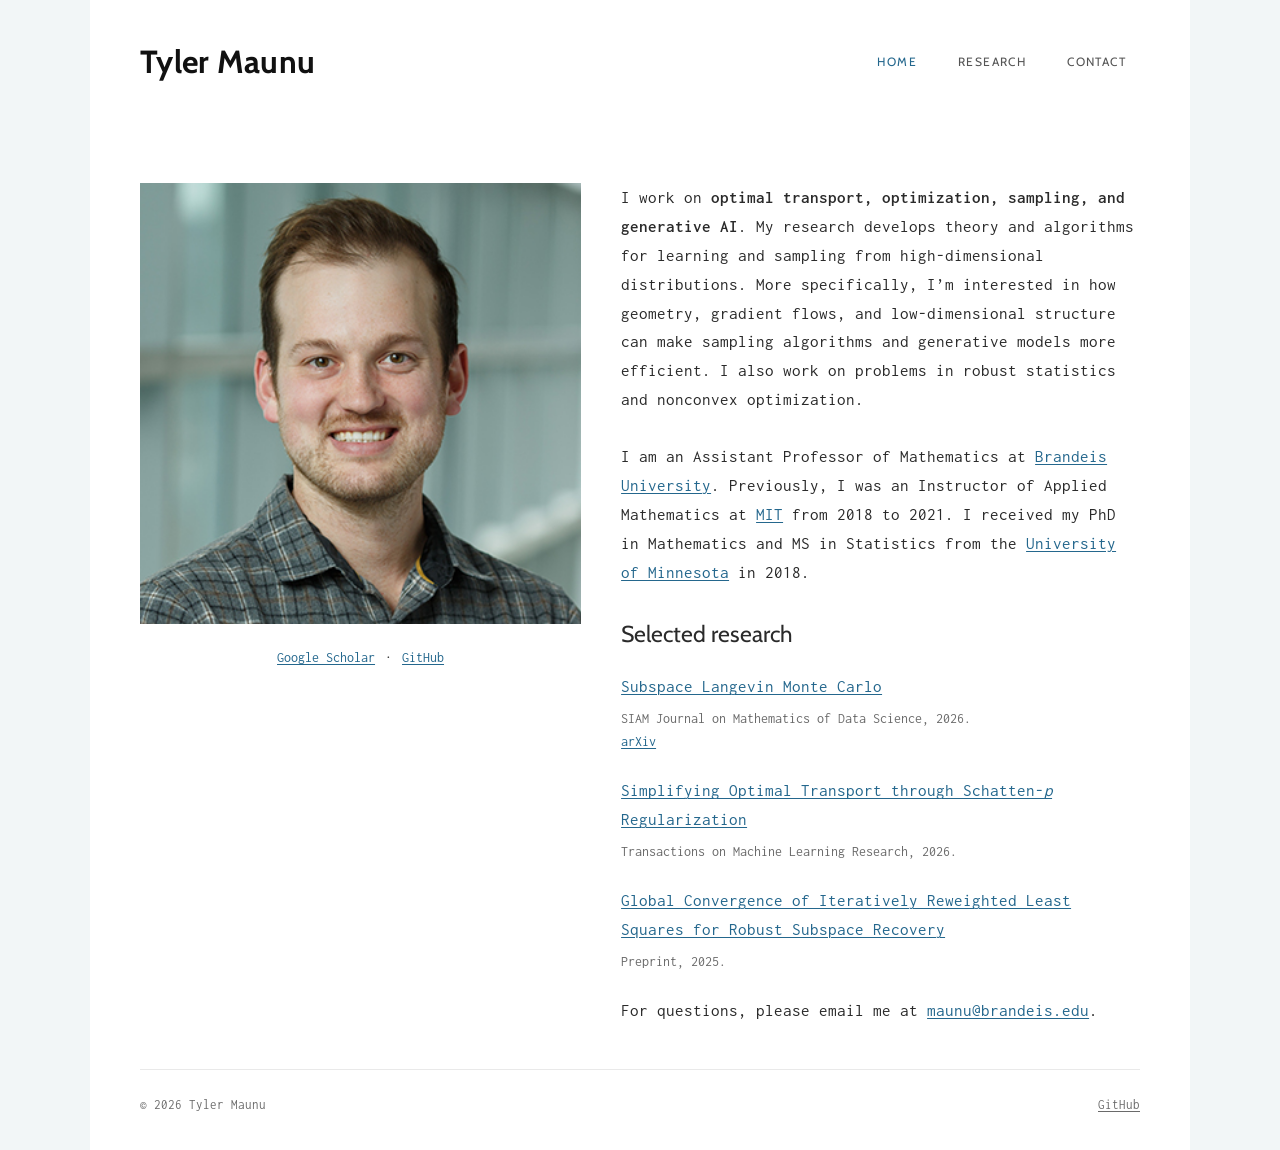
==== index.html @ 24f4c53f "Update research homepage" ====
<!doctype html>
<html lang="en">
<head>
  <meta charset="utf-8">
  <meta name="viewport" content="width=device-width, initial-scale=1">
  <title>Tyler Maunu — Optimization, Sampling &amp; Generative Modeling</title>
  <meta name="description" content="Tyler Maunu works on optimal transport, optimization, sampling, and generative AI.">
  <meta name="theme-color" content="#f2f6f7">
  <link rel="stylesheet" href="styles.css?v=3">
</head>
<body>
  <a class="skip-link" href="#main">Skip to content</a>
  <div class="site-shell">
    <header class="site-header wrap">
      <nav class="nav" aria-label="Main navigation">
        <h1 class="site-title"><a class="brand" href="index.html">Tyler Maunu</a></h1>
        <ul class="nav-links">
          <li><a href="index.html" aria-current="page">Home</a></li>
          <li><a href="publications.html">Research</a></li>
          <li><a href="#contact">Contact</a></li>
        </ul>
      </nav>
    </header>

    <main id="main" class="wrap home-content">
      <div class="home-layout">
        <figure class="portrait">
          <img src="assets/tyler-maunu.jpg" alt="Tyler Maunu" width="340" height="340" fetchpriority="high">
          <figcaption class="profile-links">
            <!-- <a href="mailto:maunu@brandeis.edu">Email</a><span aria-hidden="true">·</span> -->
            <a href="https://scholar.google.com/citations?user=S4nBXhgAAAAJ&amp;hl=en">Google Scholar</a><span aria-hidden="true">·</span>
            <a href="https://github.com/twmaunu">GitHub</a>
          </figcaption>
        </figure>

        <div class="home-copy">
          <p>I work on <strong>optimal transport, optimization, sampling, and generative AI</strong>. My research develops theory and algorithms for learning and sampling from high-dimensional distributions. More specifically, I’m interested in how geometry, gradient flows, and low-dimensional structure can make sampling algorithms and generative models more efficient. I also work on problems in robust statistics and nonconvex optimization.</p>
          <p id="about">I am an Assistant Professor of Mathematics at <a href="https://www.brandeis.edu/mathematics/">Brandeis University</a>. Previously, I was an Instructor of Applied Mathematics at <a href="https://math.mit.edu/">MIT</a> from 2018 to 2021. I received my PhD in Mathematics and MS in Statistics from the <a href="https://cse.umn.edu/math">University of Minnesota</a> in 2018.</p>

          <section class="selected-research" id="research" aria-labelledby="research-title">
            <h2 id="research-title">Selected research</h2>
            <ul class="home-papers">
              <li>
                <a href="https://doi.org/10.1137/25M1739327">Subspace Langevin Monte Carlo</a>
                <p class="paper-note">SIAM Journal on Mathematics of Data Science, 2026.<br><a href="https://arxiv.org/abs/2412.13928">arXiv</a></p>
              </li>
              <li>
                <a href="https://openreview.net/forum?id=DIawkTG5VH">Simplifying Optimal Transport through Schatten-<em>p</em> Regularization</a>
                <p class="paper-note">Transactions on Machine Learning Research, 2026.</p>
              </li>
              <li>
                <a href="https://arxiv.org/abs/2506.20533">Global Convergence of Iteratively Reweighted Least Squares for Robust Subspace Recovery</a>
                <p class="paper-note">Preprint, 2025.</p>
              </li>
          </ul>
             <!-- <a href="https://scholar.google.com/citations?user=S4nBXhgAAAAJ&amp;hl=en">Google Scholar</a></p> -->
          </section>

          <!-- <p class="teaching-link">You can also find my <a href="teaching.html">teaching archive</a>.</p> -->
          <p id="contact">For questions, please email me at <a href="mailto:maunu@brandeis.edu">maunu@brandeis.edu</a>.</p>
        </div>
      </div>
    </main>
    <footer class="site-footer wrap"><span>© 2026 Tyler Maunu</span><a href="https://github.com/twmaunu">GitHub</a></footer>
  </div>
</body>
</html>
---- styles.css ----
@font-face { font-family: Cabin; src: url("assets/fonts/cabin-regular.ttf") format("truetype"); font-style: normal; font-weight: 400; font-display: swap; }
@font-face { font-family: Cabin; src: url("assets/fonts/cabin-bold.ttf") format("truetype"); font-style: normal; font-weight: 700; font-display: swap; }
@font-face { font-family: Inconsolata; src: url("assets/fonts/inconsolata-regular.ttf") format("truetype"); font-style: normal; font-weight: 400; font-display: swap; }
@font-face { font-family: Inconsolata; src: url("assets/fonts/inconsolata-semibold.ttf") format("truetype"); font-style: normal; font-weight: 600; font-display: swap; }

:root { --background: #f2f6f7; --paper: #fff; --banner: #f8f8f8; --ink: #2a2a2a; --muted: #6a6a6a; --link: #24678d; --line: #e9e9e9; --sans: Cabin, Arial, sans-serif; --body: Inconsolata, "Courier New", monospace; }
* { box-sizing: border-box; }
html { scroll-behavior: smooth; scroll-padding-top: 24px; }
body { margin: 0; background: var(--background); color: var(--ink); font-family: var(--body); font-size: 17px; line-height: 1.7; -webkit-font-smoothing: antialiased; }
::selection { background: #d9e8ef; }
p, h1, h2, h3, figure { margin: 0; }
a { color: var(--link); text-decoration: underline; text-decoration-thickness: 1px; text-underline-offset: 2px; }
a:hover { color: #174761; }
a:focus-visible { outline: 2px solid var(--link); outline-offset: 4px; }
strong { font-weight: 600; }
img { display: block; max-width: 100%; }
h1, h2, h3 { font-family: var(--sans); line-height: 1.25; }
.site-shell { width: min(1100px, 100%); margin-inline: auto; background: var(--paper); min-height: 100vh; }
.wrap { width: calc(100% - 100px); margin-inline: auto; }
.skip-link { position: absolute; top: -100px; left: 20px; z-index: 5; padding: 10px 18px; background: var(--ink); color: #fff; }
.skip-link:focus { top: 12px; }
.nav { display: flex; align-items: center; justify-content: space-between; min-height: 125px; gap: 30px; }
.brand { font-family: var(--sans); font-size: 32px; font-weight: 700; line-height: 1.2; letter-spacing: 0.3px; color: #111; text-decoration: none; white-space: nowrap; }
.brand:hover { color: #111; text-decoration: none; }
.site-title { font-size: inherit; line-height: 1.2; }
.nav-links { display: flex; gap: 13px; list-style: none; padding: 0; margin: 0; }
.nav-links a { display: flex; align-items: center; min-height: 44px; padding: 10px 14px; font-family: var(--sans); font-size: 12px; font-weight: 400; text-transform: uppercase; letter-spacing: 1.4px; color: #555; text-decoration: none; }
.nav-links a:hover { color: #111; }
.nav-links [aria-current="page"] { color: var(--link); }
.home-content { padding-top: 58px; padding-bottom: 44px; }
.home-layout { display: grid; grid-template-columns: minmax(0, 0.85fr) minmax(0, 1fr); gap: 40px; align-items: start; }
.portrait img { width: 100%; height: auto; }
.profile-links { display: flex; align-items: center; justify-content: center; flex-wrap: wrap; gap: 10px; font-size: 14px; line-height: 1.8; margin-top: 21px; }
.home-copy > p { margin-bottom: 28px; }
.home-copy > p:last-child { margin-bottom: 0; }
.selected-research { margin-top: 33px; }
.selected-research h2 { font-size: 23px; font-weight: 400; margin-bottom: 24px; }
.home-papers { padding: 0; margin: 0; list-style: none; }
.home-papers li { margin-bottom: 23px; }
.home-papers > li > a { line-height: 1.6; }
.paper-note { font-size: 14px; color: var(--muted); line-height: 1.65; margin-top: 6px; }
.more-research { margin-top: 29px; margin-bottom: 32px; font-size: 16px; }
.home-copy > .teaching-link { margin-bottom: 22px; }
.site-footer { display: flex; justify-content: space-between; align-items: center; gap: 20px; border-top: 1px solid var(--line); padding-block: 24px 34px; color: var(--muted); font-size: 13px; }
.site-footer div { display: flex; gap: 24px; }
.site-footer a { color: var(--muted); }
.page-heading { margin-inline: -50px; padding: 47px 50px 45px; background: var(--banner); text-align: center; }
.page-heading h1 { font-size: 42px; font-weight: 700; }
.page-intro { max-width: 680px; margin: 22px auto 0; font-size: 17px; }
.publication-year { padding-top: 37px; padding-bottom: 7px; }
.publication-year h2 { font-size: 23px; font-weight: 400; margin-bottom: 23px; }
.archive-list { list-style: none; margin: 0; padding: 0; }
.publication-archive { padding-top: 37px; }
.archive-paper { margin-bottom: 30px; }
.archive-paper h3, .publication-archive .archive-paper h2 { font-family: var(--body); font-size: 18px; font-weight: 600; line-height: 1.65; }
.paper-meta { color: var(--muted); font-size: 16px; line-height: 1.7; margin-top: 4px; }
.paper-links { display: flex; flex-wrap: wrap; gap: 18px; font-size: 16px; margin-top: 4px; }
.publication-page .site-footer { margin-top: 24px; }
.paper-summary { font-size: 17px; margin-top: 15px; }
.teaching-note { max-width: 680px; margin-top: 5px; margin-bottom: 52px; }

@media (max-width: 850px) {
  .wrap { width: calc(100% - 64px); }
  .nav { min-height: 108px; }
  .brand { font-size: 29px; }
  .nav-links { gap: 3px; }
  .nav-links a { padding-inline: 12px; }
  .home-layout { gap: 30px; grid-template-columns: minmax(0, 0.8fr) minmax(0, 1fr); }
  .home-content { padding-top: 42px; }
  .page-heading { margin-inline: -32px; padding-inline: 32px; }
  .profile-links { gap: 8px; font-size: 13px; }
}
@media (max-width: 640px) {
  .wrap { width: calc(100% - 48px); }
  .nav { min-height: 119px; flex-direction: column; justify-content: center; gap: 12px; padding-block: 20px 12px; }
  .brand { font-size: 30px; }
  .nav-links { gap: 15px; }
  .nav-links a { font-size: 11px; min-height: 40px; padding: 8px 12px; }
  .home-content { padding-top: 34px; padding-bottom: 34px; }
  .home-layout { grid-template-columns: 1fr; gap: 34px; }
  .portrait { max-width: 340px; margin-inline: auto; width: 100%; }
  .profile-links { font-size: 14px; margin-top: 16px; }
  .home-copy { font-size: 17px; line-height: 1.7; }
  .home-copy > p { margin-bottom: 24px; }
  .selected-research { margin-top: 30px; }
  .selected-research h2 { font-size: 23px; margin-bottom: 21px; }
  .home-papers li { margin-bottom: 23px; }
  .site-footer { padding-block: 22px 29px; font-size: 12px; }
  .site-footer div { gap: 15px; }
  .page-heading { margin-inline: -24px; padding: 36px 24px; }
  .page-heading h1 { font-size: 35px; }
  .page-intro { font-size: 16px; margin-top: 18px; }
  .publication-year { padding-top: 32px; }
  .publication-archive { padding-top: 32px; }
  .archive-paper h3, .publication-archive .archive-paper h2 { font-size: 17px; }
  .paper-meta { font-size: 15px; }
}
@media (max-width: 360px) {
  .wrap { width: calc(100% - 36px); }
  .nav-links { gap: 8px; }
  .nav-links a { padding-inline: 10px; }
  .page-heading { margin-inline: -18px; padding-inline: 18px; }
}
@media (prefers-reduced-motion: reduce) { html { scroll-behavior: auto; } }
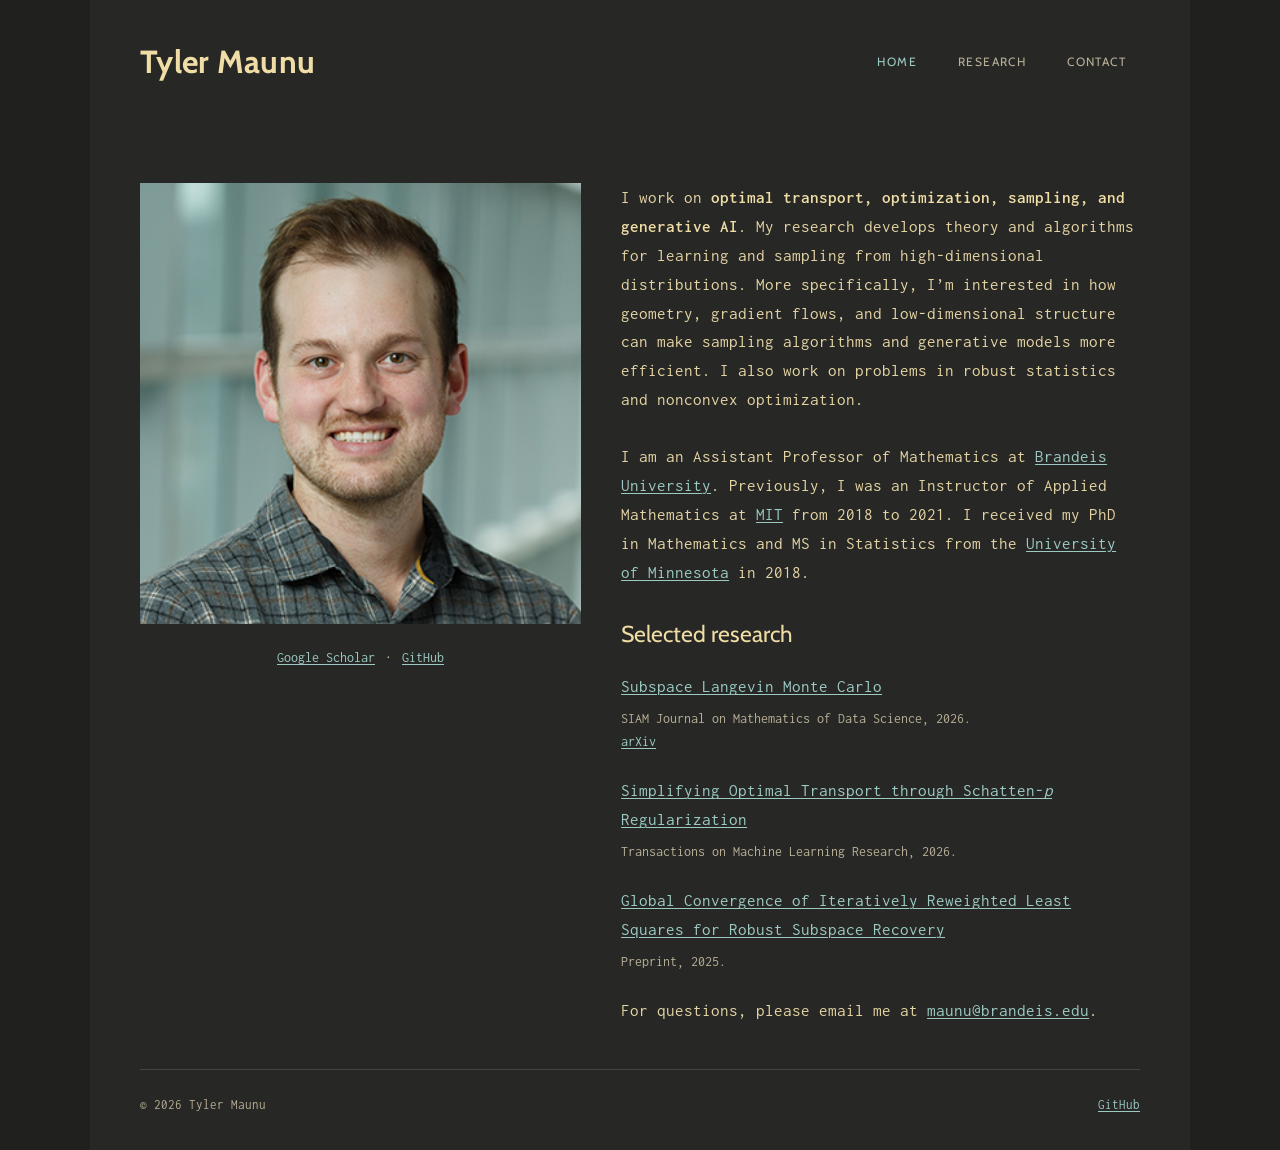
==== commit b450d31f: "Apply dark theme with warm yellow text and teal links" ====
--- a/index.html
+++ b/index.html
@@ -5,8 +5,8 @@
   <meta name="viewport" content="width=device-width, initial-scale=1">
   <title>Tyler Maunu — Optimization, Sampling &amp; Generative Modeling</title>
   <meta name="description" content="Tyler Maunu works on optimal transport, optimization, sampling, and generative AI.">
-  <meta name="theme-color" content="#f2f6f7">
-  <link rel="stylesheet" href="styles.css?v=3">
+  <meta name="theme-color" content="#272826">
+  <link rel="stylesheet" href="styles.css?v=6">
 </head>
 <body>
   <a class="skip-link" href="#main">Skip to content</a>
--- a/styles.css
+++ b/styles.css
@@ -3,29 +3,30 @@
 @font-face { font-family: Inconsolata; src: url("assets/fonts/inconsolata-regular.ttf") format("truetype"); font-style: normal; font-weight: 400; font-display: swap; }
 @font-face { font-family: Inconsolata; src: url("assets/fonts/inconsolata-semibold.ttf") format("truetype"); font-style: normal; font-weight: 600; font-display: swap; }
 
-:root { --background: #f2f6f7; --paper: #fff; --banner: #f8f8f8; --ink: #2a2a2a; --muted: #6a6a6a; --link: #24678d; --line: #e9e9e9; --sans: Cabin, Arial, sans-serif; --body: Inconsolata, "Courier New", monospace; }
+:root { color-scheme: dark; --background: #20211f; --paper: #272826; --banner: #2e302b; --ink: #e4d3a3; --highlight: #f0dda5; --muted: #b8af96; --link: #9ccac3; --link-hover: #c8e8e1; --line: #42453b; --sans: Cabin, Arial, sans-serif; --body: Inconsolata, "Courier New", monospace; }
 * { box-sizing: border-box; }
 html { scroll-behavior: smooth; scroll-padding-top: 24px; }
 body { margin: 0; background: var(--background); color: var(--ink); font-family: var(--body); font-size: 17px; line-height: 1.7; -webkit-font-smoothing: antialiased; }
-::selection { background: #d9e8ef; }
+::selection { background: var(--highlight); color: var(--paper); }
 p, h1, h2, h3, figure { margin: 0; }
 a { color: var(--link); text-decoration: underline; text-decoration-thickness: 1px; text-underline-offset: 2px; }
-a:hover { color: #174761; }
-a:focus-visible { outline: 2px solid var(--link); outline-offset: 4px; }
-strong { font-weight: 600; }
+a:hover { color: var(--link-hover); }
+a:focus-visible { outline: 2px solid var(--highlight); outline-offset: 4px; }
+strong { color: var(--highlight); font-weight: 600; }
 img { display: block; max-width: 100%; }
-h1, h2, h3 { font-family: var(--sans); line-height: 1.25; }
+h1, h2, h3 { color: var(--highlight); font-family: var(--sans); line-height: 1.25; }
 .site-shell { width: min(1100px, 100%); margin-inline: auto; background: var(--paper); min-height: 100vh; }
 .wrap { width: calc(100% - 100px); margin-inline: auto; }
-.skip-link { position: absolute; top: -100px; left: 20px; z-index: 5; padding: 10px 18px; background: var(--ink); color: #fff; }
+.skip-link { position: absolute; top: -100px; left: 20px; z-index: 5; padding: 10px 18px; background: var(--highlight); color: var(--paper); }
 .skip-link:focus { top: 12px; }
+.skip-link:hover { color: var(--paper); }
 .nav { display: flex; align-items: center; justify-content: space-between; min-height: 125px; gap: 30px; }
-.brand { font-family: var(--sans); font-size: 32px; font-weight: 700; line-height: 1.2; letter-spacing: 0.3px; color: #111; text-decoration: none; white-space: nowrap; }
-.brand:hover { color: #111; text-decoration: none; }
+.brand { font-family: var(--sans); font-size: 32px; font-weight: 700; line-height: 1.2; letter-spacing: 0.3px; color: var(--highlight); text-decoration: none; white-space: nowrap; }
+.brand:hover { color: var(--highlight); text-decoration: none; }
 .site-title { font-size: inherit; line-height: 1.2; }
 .nav-links { display: flex; gap: 13px; list-style: none; padding: 0; margin: 0; }
-.nav-links a { display: flex; align-items: center; min-height: 44px; padding: 10px 14px; font-family: var(--sans); font-size: 12px; font-weight: 400; text-transform: uppercase; letter-spacing: 1.4px; color: #555; text-decoration: none; }
-.nav-links a:hover { color: #111; }
+.nav-links a { display: flex; align-items: center; min-height: 44px; padding: 10px 14px; font-family: var(--sans); font-size: 12px; font-weight: 400; text-transform: uppercase; letter-spacing: 1.4px; color: var(--muted); text-decoration: none; }
+.nav-links a:hover { color: var(--highlight); }
 .nav-links [aria-current="page"] { color: var(--link); }
 .home-content { padding-top: 58px; padding-bottom: 44px; }
 .home-layout { display: grid; grid-template-columns: minmax(0, 0.85fr) minmax(0, 1fr); gap: 40px; align-items: start; }
@@ -43,7 +44,6 @@
 .home-copy > .teaching-link { margin-bottom: 22px; }
 .site-footer { display: flex; justify-content: space-between; align-items: center; gap: 20px; border-top: 1px solid var(--line); padding-block: 24px 34px; color: var(--muted); font-size: 13px; }
 .site-footer div { display: flex; gap: 24px; }
-.site-footer a { color: var(--muted); }
 .page-heading { margin-inline: -50px; padding: 47px 50px 45px; background: var(--banner); text-align: center; }
 .page-heading h1 { font-size: 42px; font-weight: 700; }
 .page-intro { max-width: 680px; margin: 22px auto 0; font-size: 17px; }
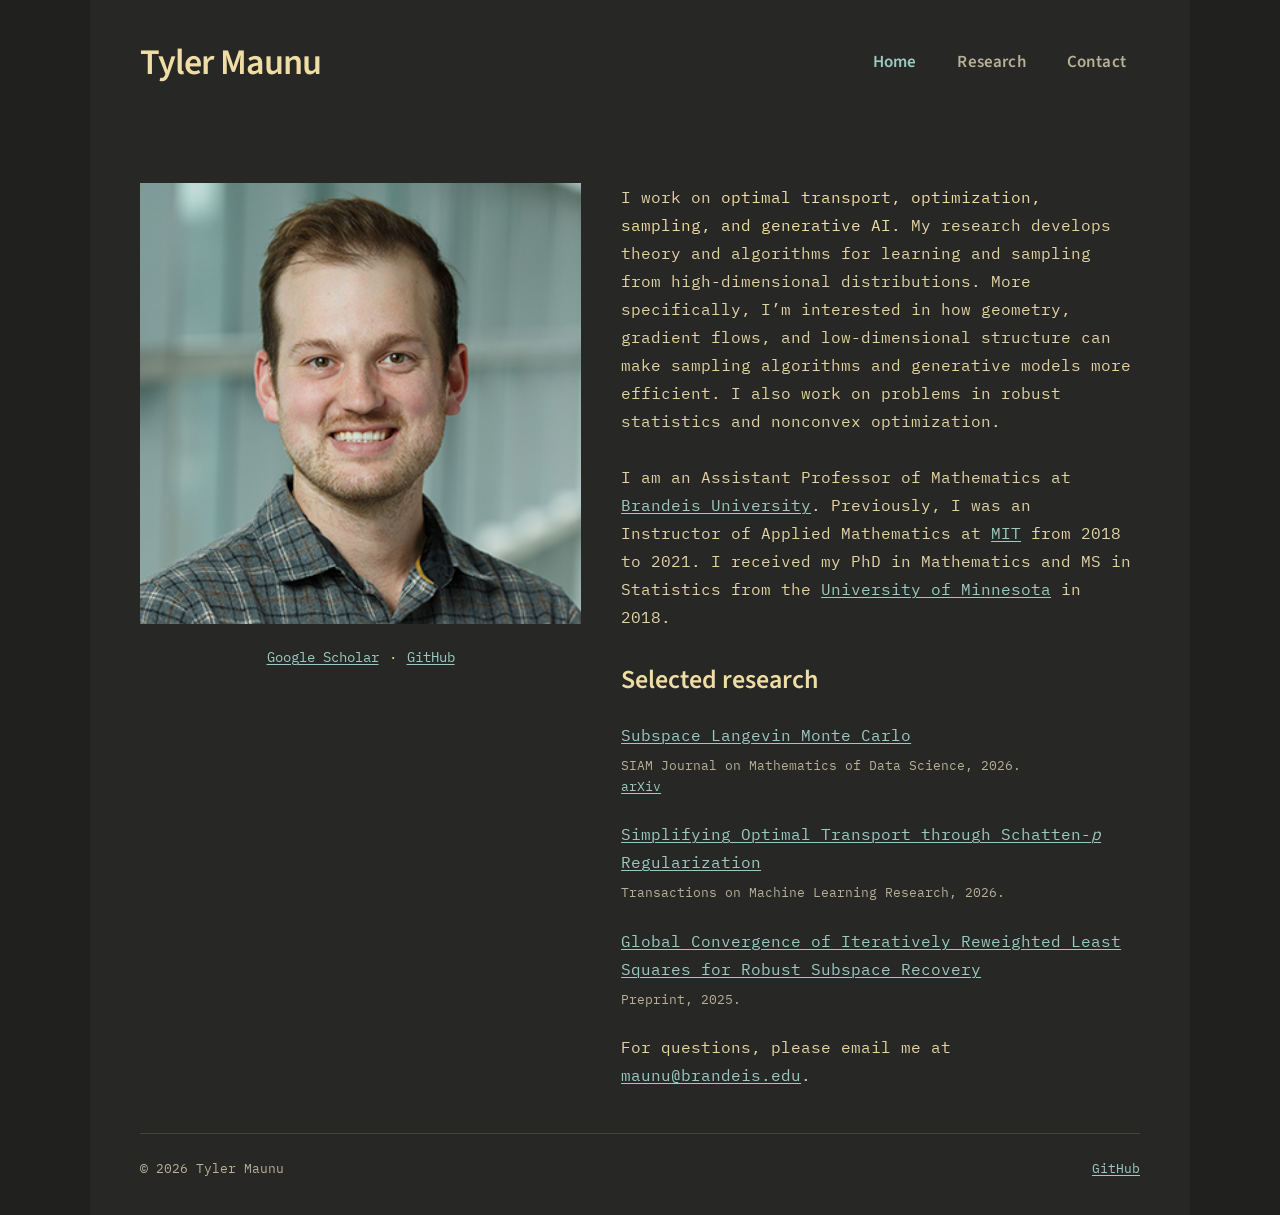
==== commit 1b887d11: "Use Source Sans 3 headings with IBM Plex Mono body" ====
--- a/index.html
+++ b/index.html
@@ -6,7 +6,7 @@
   <title>Tyler Maunu — Optimization, Sampling &amp; Generative Modeling</title>
   <meta name="description" content="Tyler Maunu works on optimal transport, optimization, sampling, and generative AI.">
   <meta name="theme-color" content="#272826">
-  <link rel="stylesheet" href="styles.css?v=6">
+  <link rel="stylesheet" href="styles.css?v=8">
 </head>
 <body>
   <a class="skip-link" href="#main">Skip to content</a>
--- a/styles.css
+++ b/styles.css
@@ -1,31 +1,35 @@
-@font-face { font-family: Cabin; src: url("assets/fonts/cabin-regular.ttf") format("truetype"); font-style: normal; font-weight: 400; font-display: swap; }
-@font-face { font-family: Cabin; src: url("assets/fonts/cabin-bold.ttf") format("truetype"); font-style: normal; font-weight: 700; font-display: swap; }
-@font-face { font-family: Inconsolata; src: url("assets/fonts/inconsolata-regular.ttf") format("truetype"); font-style: normal; font-weight: 400; font-display: swap; }
-@font-face { font-family: Inconsolata; src: url("assets/fonts/inconsolata-semibold.ttf") format("truetype"); font-style: normal; font-weight: 600; font-display: swap; }
+@font-face { font-family: "IBM Plex Sans"; src: url("assets/fonts/ibm-plex-sans-regular.ttf") format("truetype"); font-style: normal; font-weight: 400; font-display: swap; }
+@font-face { font-family: "IBM Plex Sans"; src: url("assets/fonts/ibm-plex-sans-medium.ttf") format("truetype"); font-style: normal; font-weight: 500; font-display: swap; }
+@font-face { font-family: "IBM Plex Sans"; src: url("assets/fonts/ibm-plex-sans-semibold.ttf") format("truetype"); font-style: normal; font-weight: 600; font-display: swap; }
+@font-face { font-family: "IBM Plex Mono"; src: url("assets/fonts/ibm-plex-mono-regular.ttf") format("truetype"); font-style: normal; font-weight: 400; font-display: swap; }
+@font-face { font-family: "Source Sans 3"; src: url("assets/fonts/source-sans-3-regular.ttf") format("truetype"); font-style: normal; font-weight: 400; font-display: swap; }
+@font-face { font-family: "Source Sans 3"; src: url("assets/fonts/source-sans-3-semibold.ttf") format("truetype"); font-style: normal; font-weight: 600; font-display: swap; }
+@font-face { font-family: Newsreader; src: url("assets/fonts/newsreader-regular.ttf") format("truetype"); font-style: normal; font-weight: 400; font-display: swap; }
+@font-face { font-family: Newsreader; src: url("assets/fonts/newsreader-medium.ttf") format("truetype"); font-style: normal; font-weight: 500; font-display: swap; }
 
-:root { color-scheme: dark; --background: #20211f; --paper: #272826; --banner: #2e302b; --ink: #e4d3a3; --highlight: #f0dda5; --muted: #b8af96; --link: #9ccac3; --link-hover: #c8e8e1; --line: #42453b; --sans: Cabin, Arial, sans-serif; --body: Inconsolata, "Courier New", monospace; }
+:root { color-scheme: dark; --background: #20211f; --paper: #272826; --banner: #2e302b; --ink: #e4d3a3; --highlight: #f0dda5; --muted: #b8af96; --link: #9ccac3; --link-hover: #c8e8e1; --line: #42453b; --sans: "Source Sans 3", Arial, sans-serif; --body: "IBM Plex Mono", "Courier New", monospace; --heading: var(--sans); --body-size: 16px; --body-leading: 1.75; --brand-size: 36px; --brand-mobile: 34px; --brand-weight: 600; --brand-tracking: -0.025em; --section-size: 26px; --section-weight: 600; --note-font: var(--body); --note-size: 13px; }
 * { box-sizing: border-box; }
 html { scroll-behavior: smooth; scroll-padding-top: 24px; }
-body { margin: 0; background: var(--background); color: var(--ink); font-family: var(--body); font-size: 17px; line-height: 1.7; -webkit-font-smoothing: antialiased; }
+body { margin: 0; background: var(--background); color: var(--ink); font-family: var(--body); font-size: var(--body-size); line-height: var(--body-leading); letter-spacing: 0; -webkit-font-smoothing: antialiased; }
 ::selection { background: var(--highlight); color: var(--paper); }
 p, h1, h2, h3, figure { margin: 0; }
 a { color: var(--link); text-decoration: underline; text-decoration-thickness: 1px; text-underline-offset: 2px; }
 a:hover { color: var(--link-hover); }
 a:focus-visible { outline: 2px solid var(--highlight); outline-offset: 4px; }
-strong { color: var(--highlight); font-weight: 600; }
+strong { color: var(--highlight); font-weight: 400; }
 img { display: block; max-width: 100%; }
-h1, h2, h3 { color: var(--highlight); font-family: var(--sans); line-height: 1.25; }
+h1, h2, h3 { color: var(--highlight); font-family: var(--heading); line-height: 1.25; }
 .site-shell { width: min(1100px, 100%); margin-inline: auto; background: var(--paper); min-height: 100vh; }
 .wrap { width: calc(100% - 100px); margin-inline: auto; }
 .skip-link { position: absolute; top: -100px; left: 20px; z-index: 5; padding: 10px 18px; background: var(--highlight); color: var(--paper); }
 .skip-link:focus { top: 12px; }
 .skip-link:hover { color: var(--paper); }
 .nav { display: flex; align-items: center; justify-content: space-between; min-height: 125px; gap: 30px; }
-.brand { font-family: var(--sans); font-size: 32px; font-weight: 700; line-height: 1.2; letter-spacing: 0.3px; color: var(--highlight); text-decoration: none; white-space: nowrap; }
+.brand { font-family: var(--heading); font-size: var(--brand-size); font-weight: var(--brand-weight); line-height: 1.15; letter-spacing: var(--brand-tracking); color: var(--highlight); text-decoration: none; white-space: nowrap; }
 .brand:hover { color: var(--highlight); text-decoration: none; }
 .site-title { font-size: inherit; line-height: 1.2; }
 .nav-links { display: flex; gap: 13px; list-style: none; padding: 0; margin: 0; }
-.nav-links a { display: flex; align-items: center; min-height: 44px; padding: 10px 14px; font-family: var(--sans); font-size: 12px; font-weight: 400; text-transform: uppercase; letter-spacing: 1.4px; color: var(--muted); text-decoration: none; }
+.nav-links a { display: flex; align-items: center; min-height: 44px; padding: 10px 14px; font-family: var(--heading); font-size: 17px; font-weight: 600; line-height: 1.3; text-transform: none; letter-spacing: 0.01em; color: var(--muted); text-decoration: none; }
 .nav-links a:hover { color: var(--highlight); }
 .nav-links [aria-current="page"] { color: var(--link); }
 .home-content { padding-top: 58px; padding-bottom: 44px; }
@@ -35,34 +39,35 @@
 .home-copy > p { margin-bottom: 28px; }
 .home-copy > p:last-child { margin-bottom: 0; }
 .selected-research { margin-top: 33px; }
-.selected-research h2 { font-size: 23px; font-weight: 400; margin-bottom: 24px; }
+.selected-research h2 { font-size: var(--section-size); font-weight: var(--section-weight); margin-bottom: 24px; }
 .home-papers { padding: 0; margin: 0; list-style: none; }
 .home-papers li { margin-bottom: 23px; }
-.home-papers > li > a { line-height: 1.6; }
-.paper-note { font-size: 14px; color: var(--muted); line-height: 1.65; margin-top: 6px; }
+.home-papers > li > a { font-weight: 400; line-height: 1.5; }
+.home-papers > li > a, #contact a { overflow-wrap: anywhere; }
+.paper-note { font-family: var(--note-font); font-size: var(--note-size); color: var(--muted); line-height: 1.65; margin-top: 6px; }
 .more-research { margin-top: 29px; margin-bottom: 32px; font-size: 16px; }
 .home-copy > .teaching-link { margin-bottom: 22px; }
 .site-footer { display: flex; justify-content: space-between; align-items: center; gap: 20px; border-top: 1px solid var(--line); padding-block: 24px 34px; color: var(--muted); font-size: 13px; }
 .site-footer div { display: flex; gap: 24px; }
 .page-heading { margin-inline: -50px; padding: 47px 50px 45px; background: var(--banner); text-align: center; }
-.page-heading h1 { font-size: 42px; font-weight: 700; }
-.page-intro { max-width: 680px; margin: 22px auto 0; font-size: 17px; }
+.page-heading h1 { font-size: 42px; font-weight: var(--brand-weight); }
+.page-intro { max-width: 680px; margin: 22px auto 0; font-size: 16px; }
 .publication-year { padding-top: 37px; padding-bottom: 7px; }
 .publication-year h2 { font-size: 23px; font-weight: 400; margin-bottom: 23px; }
 .archive-list { list-style: none; margin: 0; padding: 0; }
 .publication-archive { padding-top: 37px; }
 .archive-paper { margin-bottom: 30px; }
-.archive-paper h3, .publication-archive .archive-paper h2 { font-family: var(--body); font-size: 18px; font-weight: 600; line-height: 1.65; }
-.paper-meta { color: var(--muted); font-size: 16px; line-height: 1.7; margin-top: 4px; }
-.paper-links { display: flex; flex-wrap: wrap; gap: 18px; font-size: 16px; margin-top: 4px; }
+.archive-paper h3, .publication-archive .archive-paper h2 { font-family: var(--heading); font-size: 21px; font-weight: 600; line-height: 1.35; }
+.paper-meta { color: var(--muted); font-size: 14px; line-height: 1.75; margin-top: 4px; }
+.paper-links { display: flex; flex-wrap: wrap; gap: 18px; font-size: 14px; margin-top: 4px; }
 .publication-page .site-footer { margin-top: 24px; }
-.paper-summary { font-size: 17px; margin-top: 15px; }
+.paper-summary { font-size: var(--body-size); margin-top: 15px; }
 .teaching-note { max-width: 680px; margin-top: 5px; margin-bottom: 52px; }
 
 @media (max-width: 850px) {
   .wrap { width: calc(100% - 64px); }
   .nav { min-height: 108px; }
-  .brand { font-size: 29px; }
+  .brand { font-size: var(--brand-mobile); }
   .nav-links { gap: 3px; }
   .nav-links a { padding-inline: 12px; }
   .home-layout { gap: 30px; grid-template-columns: minmax(0, 0.8fr) minmax(0, 1fr); }
@@ -73,17 +78,17 @@
 @media (max-width: 640px) {
   .wrap { width: calc(100% - 48px); }
   .nav { min-height: 119px; flex-direction: column; justify-content: center; gap: 12px; padding-block: 20px 12px; }
-  .brand { font-size: 30px; }
+  .brand { font-size: var(--brand-mobile); }
   .nav-links { gap: 15px; }
-  .nav-links a { font-size: 11px; min-height: 40px; padding: 8px 12px; }
+  .nav-links a { font-size: 17px; min-height: 44px; padding: 8px 12px; }
   .home-content { padding-top: 34px; padding-bottom: 34px; }
   .home-layout { grid-template-columns: 1fr; gap: 34px; }
   .portrait { max-width: 340px; margin-inline: auto; width: 100%; }
   .profile-links { font-size: 14px; margin-top: 16px; }
-  .home-copy { font-size: 17px; line-height: 1.7; }
+  .home-copy { font-size: var(--body-size); line-height: var(--body-leading); }
   .home-copy > p { margin-bottom: 24px; }
   .selected-research { margin-top: 30px; }
-  .selected-research h2 { font-size: 23px; margin-bottom: 21px; }
+  .selected-research h2 { font-size: var(--section-size); margin-bottom: 21px; }
   .home-papers li { margin-bottom: 23px; }
   .site-footer { padding-block: 22px 29px; font-size: 12px; }
   .site-footer div { gap: 15px; }
@@ -92,8 +97,8 @@
   .page-intro { font-size: 16px; margin-top: 18px; }
   .publication-year { padding-top: 32px; }
   .publication-archive { padding-top: 32px; }
-  .archive-paper h3, .publication-archive .archive-paper h2 { font-size: 17px; }
-  .paper-meta { font-size: 15px; }
+  .archive-paper h3, .publication-archive .archive-paper h2 { font-size: 21px; }
+  .paper-meta { font-size: 14px; }
 }
 @media (max-width: 360px) {
   .wrap { width: calc(100% - 36px); }
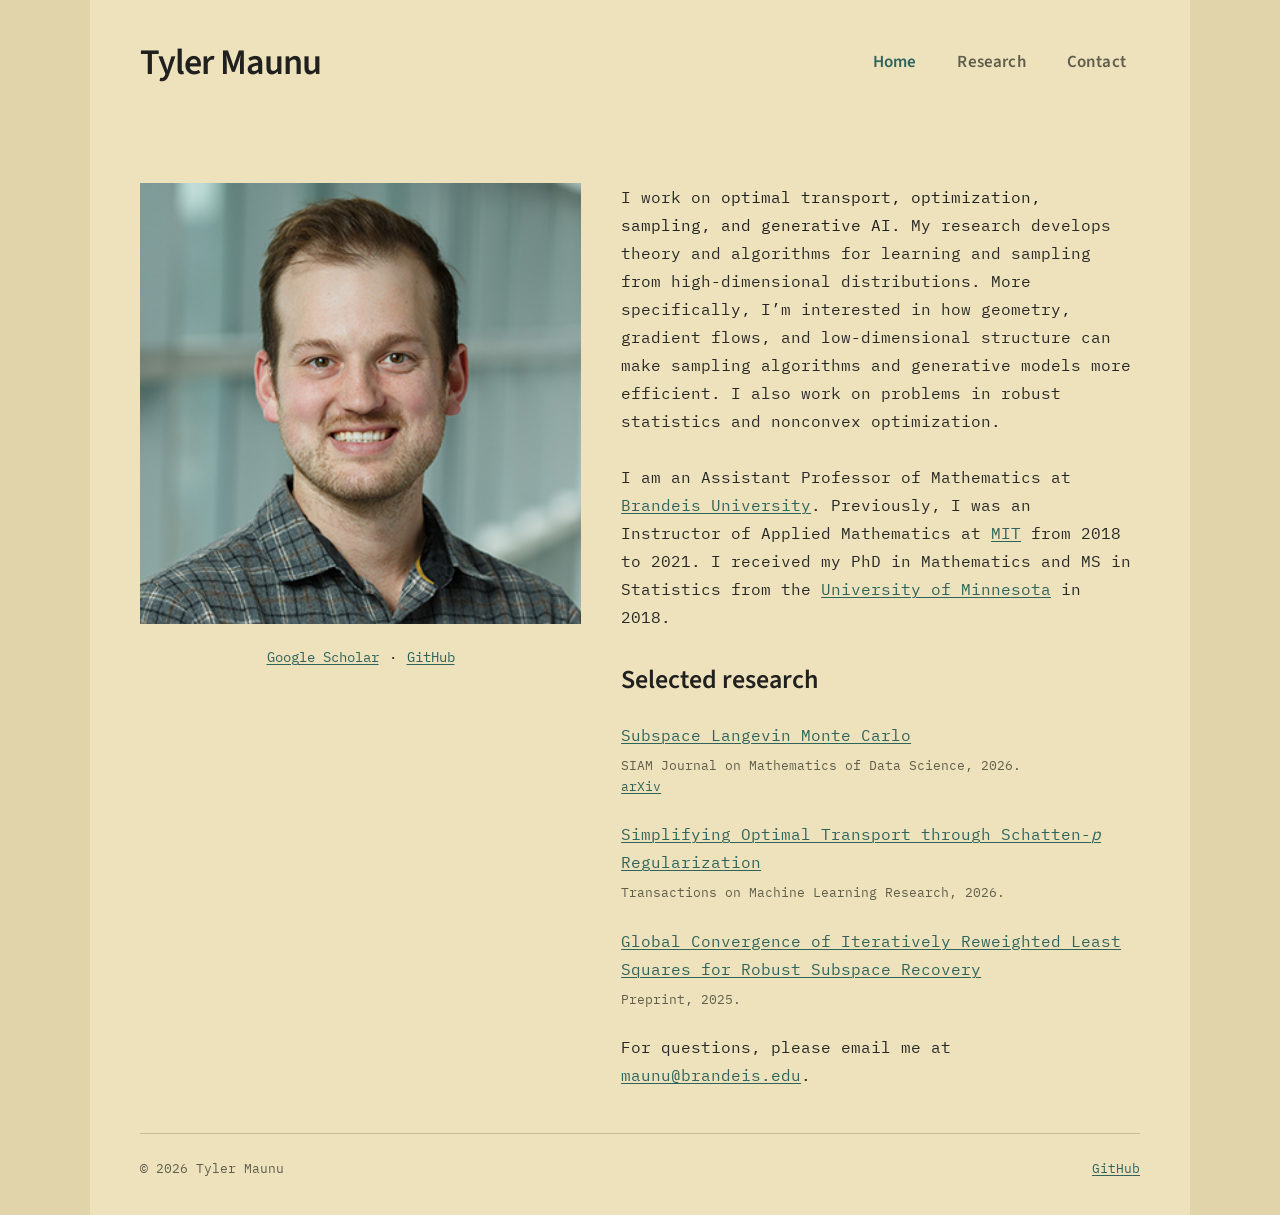
==== commit 44c942cd: "Apply warm cream palette with charcoal text and teal links" ====
--- a/index.html
+++ b/index.html
@@ -5,8 +5,8 @@
   <meta name="viewport" content="width=device-width, initial-scale=1">
   <title>Tyler Maunu — Optimization, Sampling &amp; Generative Modeling</title>
   <meta name="description" content="Tyler Maunu works on optimal transport, optimization, sampling, and generative AI.">
-  <meta name="theme-color" content="#272826">
-  <link rel="stylesheet" href="styles.css?v=8">
+  <meta name="theme-color" content="#eee2bd">
+  <link rel="stylesheet" href="styles.css?v=9">
 </head>
 <body>
   <a class="skip-link" href="#main">Skip to content</a>
--- a/styles.css
+++ b/styles.css
@@ -7,7 +7,7 @@
 @font-face { font-family: Newsreader; src: url("assets/fonts/newsreader-regular.ttf") format("truetype"); font-style: normal; font-weight: 400; font-display: swap; }
 @font-face { font-family: Newsreader; src: url("assets/fonts/newsreader-medium.ttf") format("truetype"); font-style: normal; font-weight: 500; font-display: swap; }
 
-:root { color-scheme: dark; --background: #20211f; --paper: #272826; --banner: #2e302b; --ink: #e4d3a3; --highlight: #f0dda5; --muted: #b8af96; --link: #9ccac3; --link-hover: #c8e8e1; --line: #42453b; --sans: "Source Sans 3", Arial, sans-serif; --body: "IBM Plex Mono", "Courier New", monospace; --heading: var(--sans); --body-size: 16px; --body-leading: 1.75; --brand-size: 36px; --brand-mobile: 34px; --brand-weight: 600; --brand-tracking: -0.025em; --section-size: 26px; --section-weight: 600; --note-font: var(--body); --note-size: 13px; }
+:root { color-scheme: light; --background: #e2d4aa; --paper: #eee2bd; --banner: #e7d8aa; --ink: #272826; --highlight: #20211f; --muted: #605e4b; --link: #2e645c; --link-hover: #184a43; --line: #c9bc92; --sans: "Source Sans 3", Arial, sans-serif; --body: "IBM Plex Mono", "Courier New", monospace; --heading: var(--sans); --body-size: 16px; --body-leading: 1.75; --brand-size: 36px; --brand-mobile: 34px; --brand-weight: 600; --brand-tracking: -0.025em; --section-size: 26px; --section-weight: 600; --note-font: var(--body); --note-size: 13px; }
 * { box-sizing: border-box; }
 html { scroll-behavior: smooth; scroll-padding-top: 24px; }
 body { margin: 0; background: var(--background); color: var(--ink); font-family: var(--body); font-size: var(--body-size); line-height: var(--body-leading); letter-spacing: 0; -webkit-font-smoothing: antialiased; }
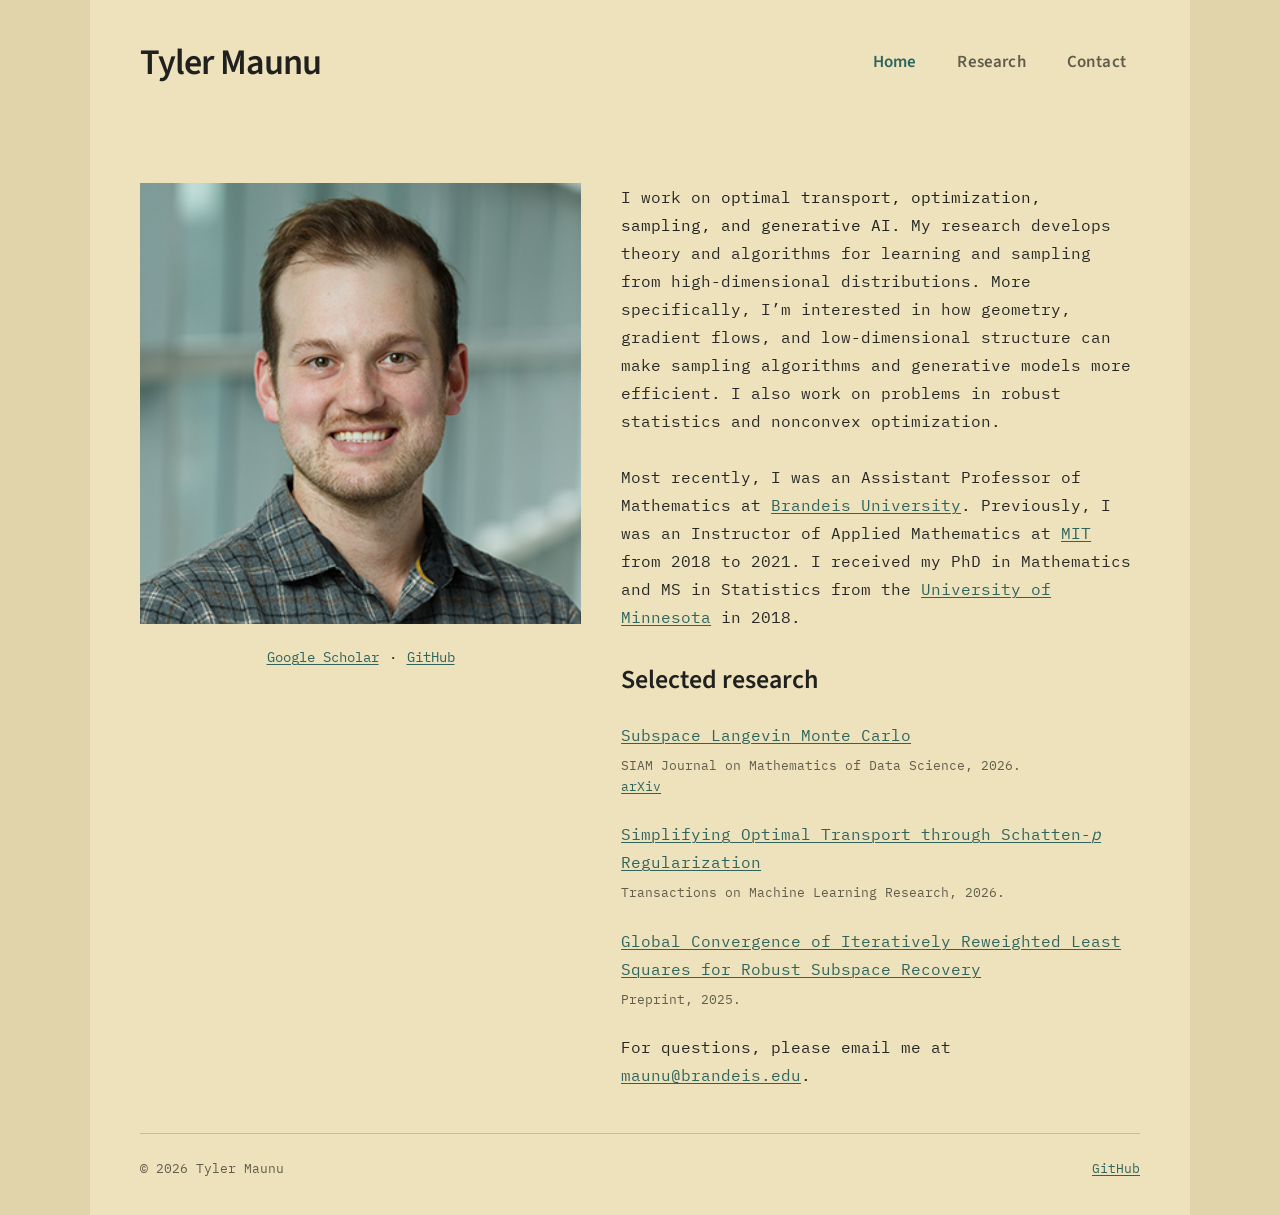
==== commit cc119c33: "Update index.html" ====
--- a/index.html
+++ b/index.html
@@ -35,7 +35,7 @@
 
         <div class="home-copy">
           <p>I work on <strong>optimal transport, optimization, sampling, and generative AI</strong>. My research develops theory and algorithms for learning and sampling from high-dimensional distributions. More specifically, I’m interested in how geometry, gradient flows, and low-dimensional structure can make sampling algorithms and generative models more efficient. I also work on problems in robust statistics and nonconvex optimization.</p>
-          <p id="about">I am an Assistant Professor of Mathematics at <a href="https://www.brandeis.edu/mathematics/">Brandeis University</a>. Previously, I was an Instructor of Applied Mathematics at <a href="https://math.mit.edu/">MIT</a> from 2018 to 2021. I received my PhD in Mathematics and MS in Statistics from the <a href="https://cse.umn.edu/math">University of Minnesota</a> in 2018.</p>
+          <p id="about">Most recently, I was an Assistant Professor of Mathematics at <a href="https://www.brandeis.edu/mathematics/">Brandeis University</a>. Previously, I was an Instructor of Applied Mathematics at <a href="https://math.mit.edu/">MIT</a> from 2018 to 2021. I received my PhD in Mathematics and MS in Statistics from the <a href="https://cse.umn.edu/math">University of Minnesota</a> in 2018.</p>
 
           <section class="selected-research" id="research" aria-labelledby="research-title">
             <h2 id="research-title">Selected research</h2>
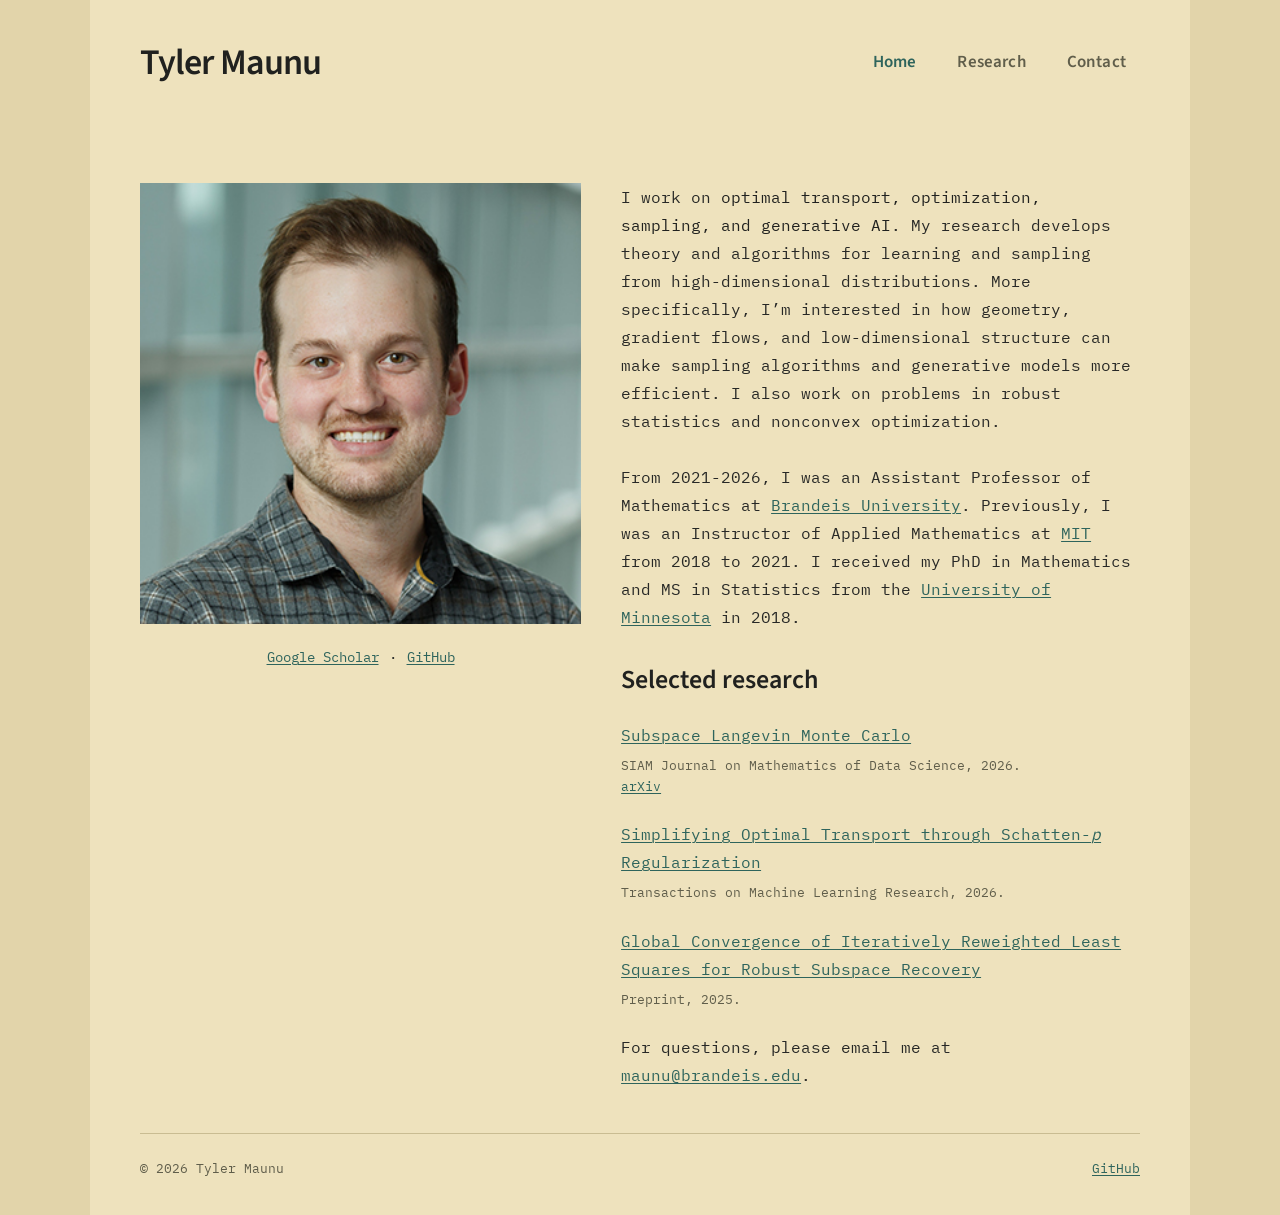
==== commit 6759fe01: "Update index.html" ====
--- a/index.html
+++ b/index.html
@@ -3,7 +3,7 @@
 <head>
   <meta charset="utf-8">
   <meta name="viewport" content="width=device-width, initial-scale=1">
-  <title>Tyler Maunu — Optimization, Sampling &amp; Generative Modeling</title>
+  <title>Tyler Maunu</title>
   <meta name="description" content="Tyler Maunu works on optimal transport, optimization, sampling, and generative AI.">
   <meta name="theme-color" content="#eee2bd">
   <link rel="stylesheet" href="styles.css?v=9">
@@ -35,7 +35,7 @@
 
         <div class="home-copy">
           <p>I work on <strong>optimal transport, optimization, sampling, and generative AI</strong>. My research develops theory and algorithms for learning and sampling from high-dimensional distributions. More specifically, I’m interested in how geometry, gradient flows, and low-dimensional structure can make sampling algorithms and generative models more efficient. I also work on problems in robust statistics and nonconvex optimization.</p>
-          <p id="about">Most recently, I was an Assistant Professor of Mathematics at <a href="https://www.brandeis.edu/mathematics/">Brandeis University</a>. Previously, I was an Instructor of Applied Mathematics at <a href="https://math.mit.edu/">MIT</a> from 2018 to 2021. I received my PhD in Mathematics and MS in Statistics from the <a href="https://cse.umn.edu/math">University of Minnesota</a> in 2018.</p>
+          <p id="about">From 2021-2026, I was an Assistant Professor of Mathematics at <a href="https://www.brandeis.edu/mathematics/">Brandeis University</a>. Previously, I was an Instructor of Applied Mathematics at <a href="https://math.mit.edu/">MIT</a> from 2018 to 2021. I received my PhD in Mathematics and MS in Statistics from the <a href="https://cse.umn.edu/math">University of Minnesota</a> in 2018.</p>
 
           <section class="selected-research" id="research" aria-labelledby="research-title">
             <h2 id="research-title">Selected research</h2>
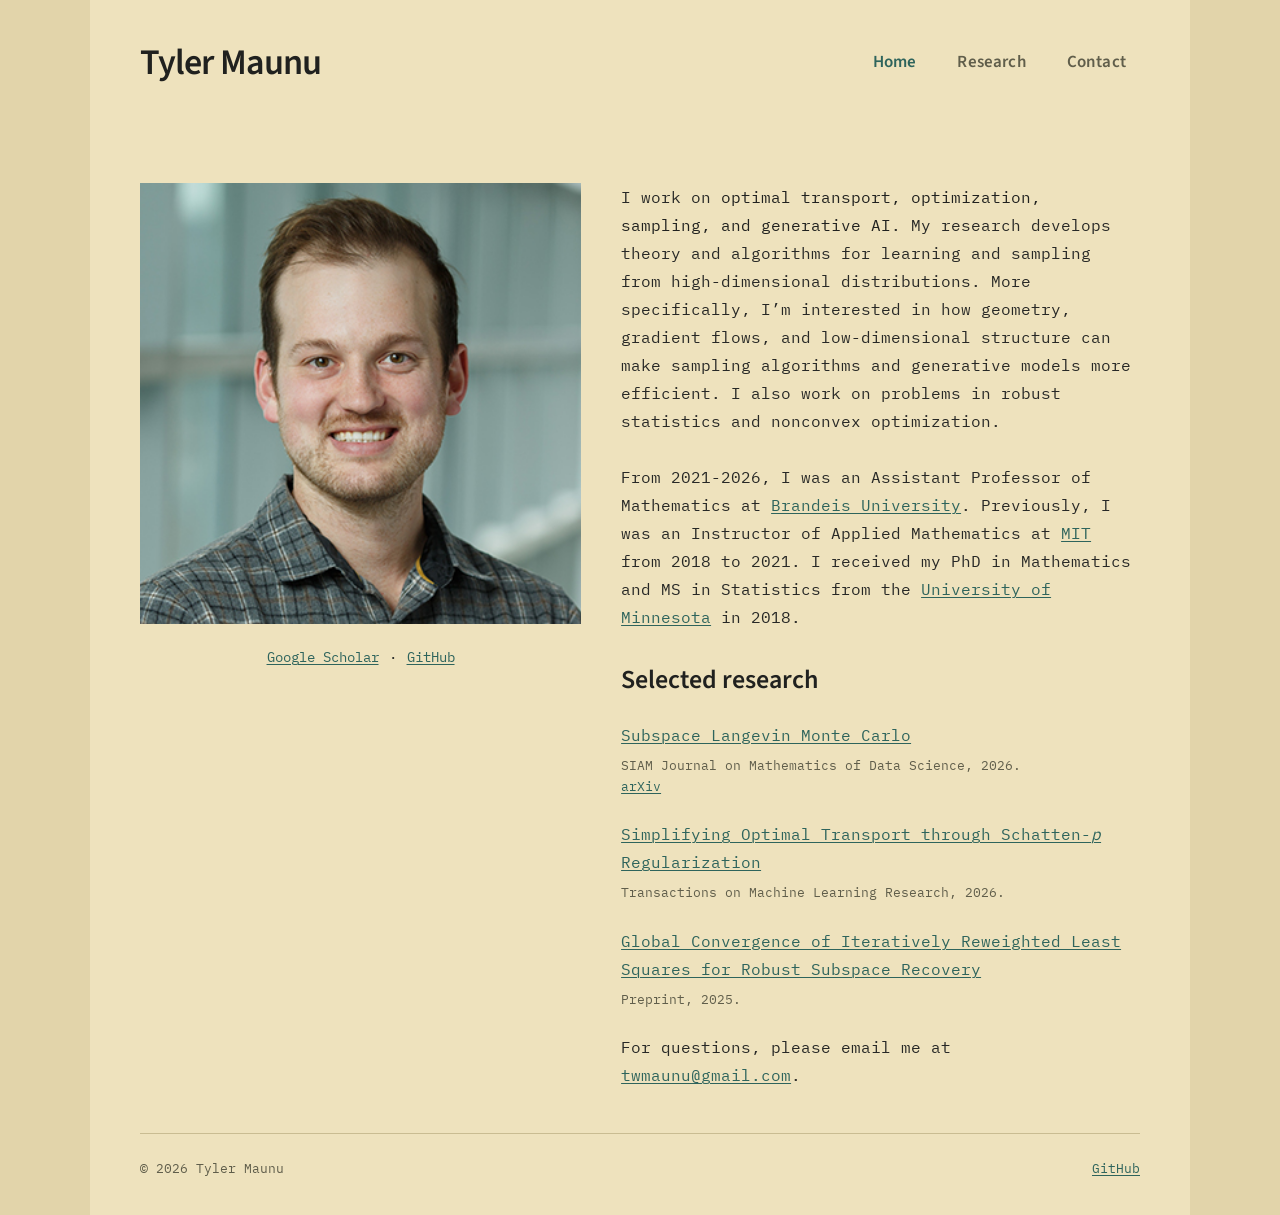
==== commit 92ba0a64: "Update index.html" ====
--- a/index.html
+++ b/index.html
@@ -57,7 +57,7 @@
           </section>
 
           <!-- <p class="teaching-link">You can also find my <a href="teaching.html">teaching archive</a>.</p> -->
-          <p id="contact">For questions, please email me at <a href="mailto:maunu@brandeis.edu">maunu@brandeis.edu</a>.</p>
+          <p id="contact">For questions, please email me at <a href="mailto:twmaunu@gmail.com">twmaunu@gmail.com</a>.</p>
         </div>
       </div>
     </main>
